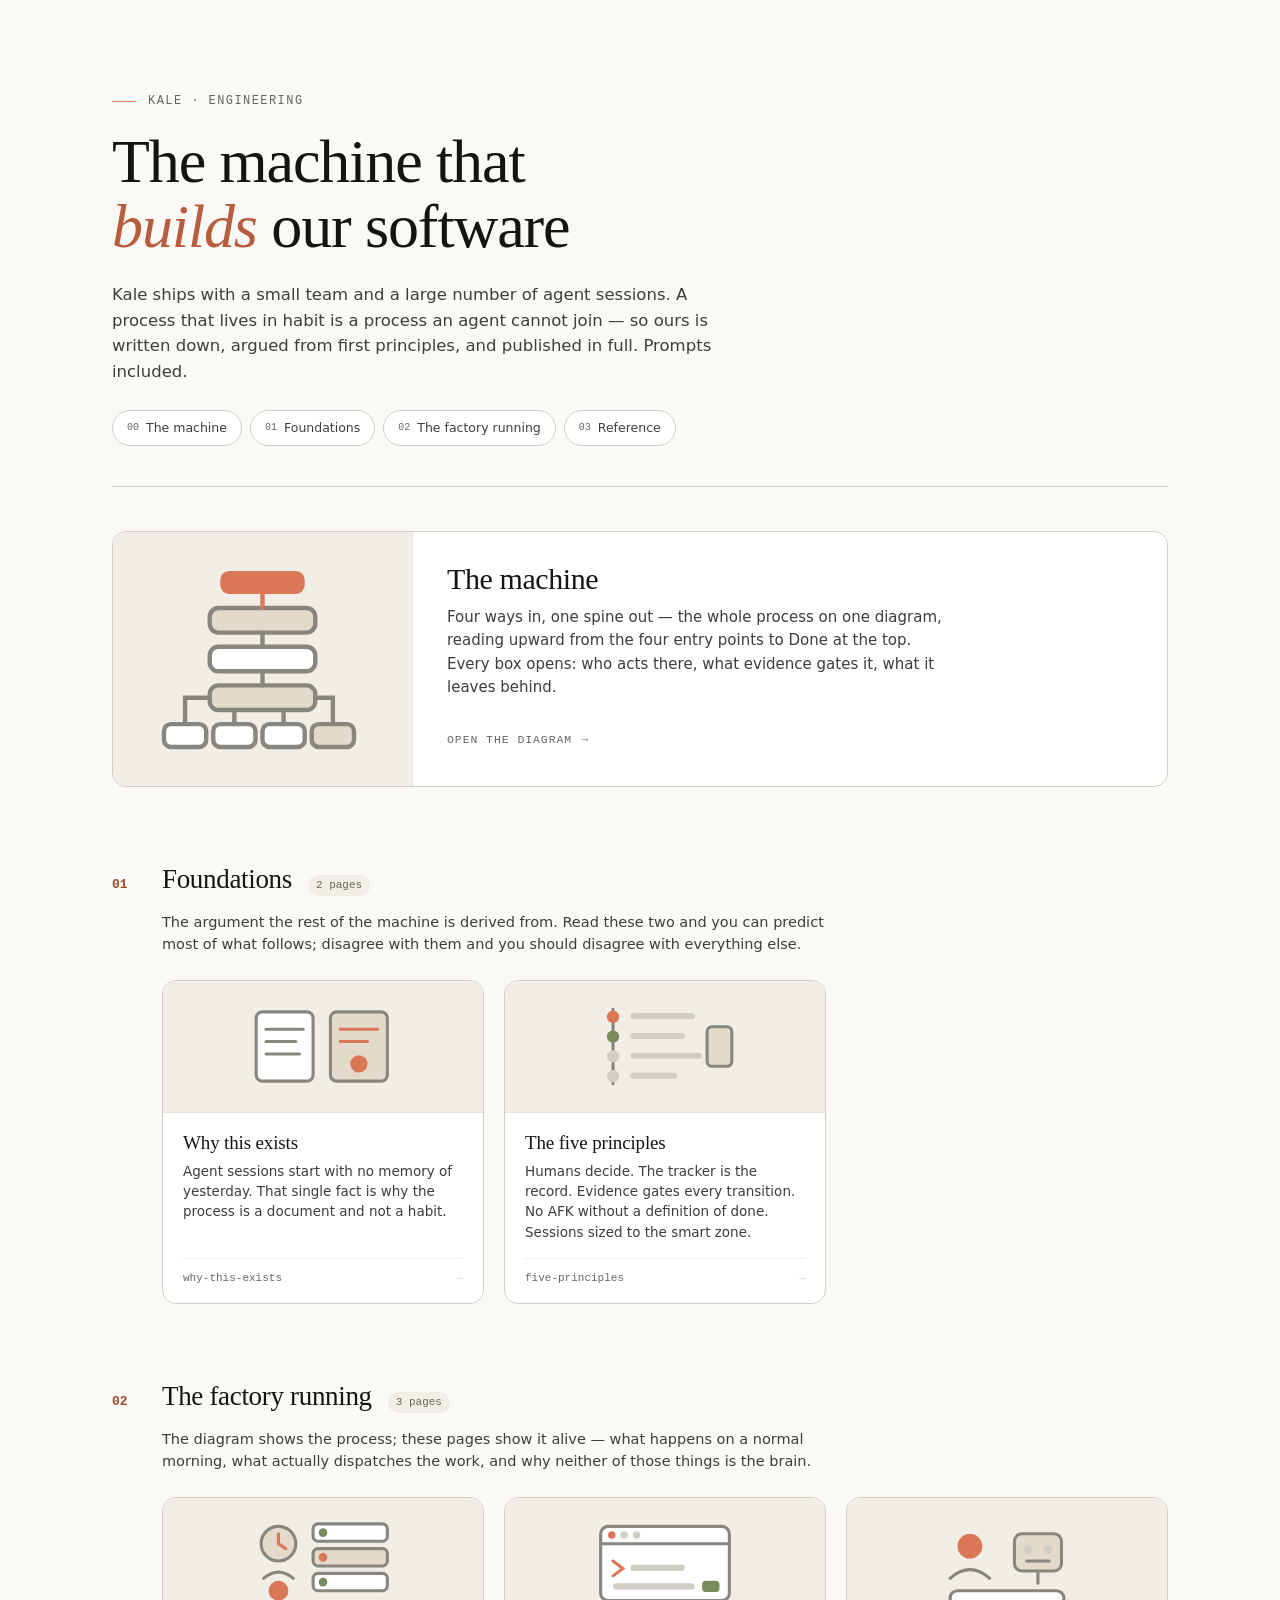
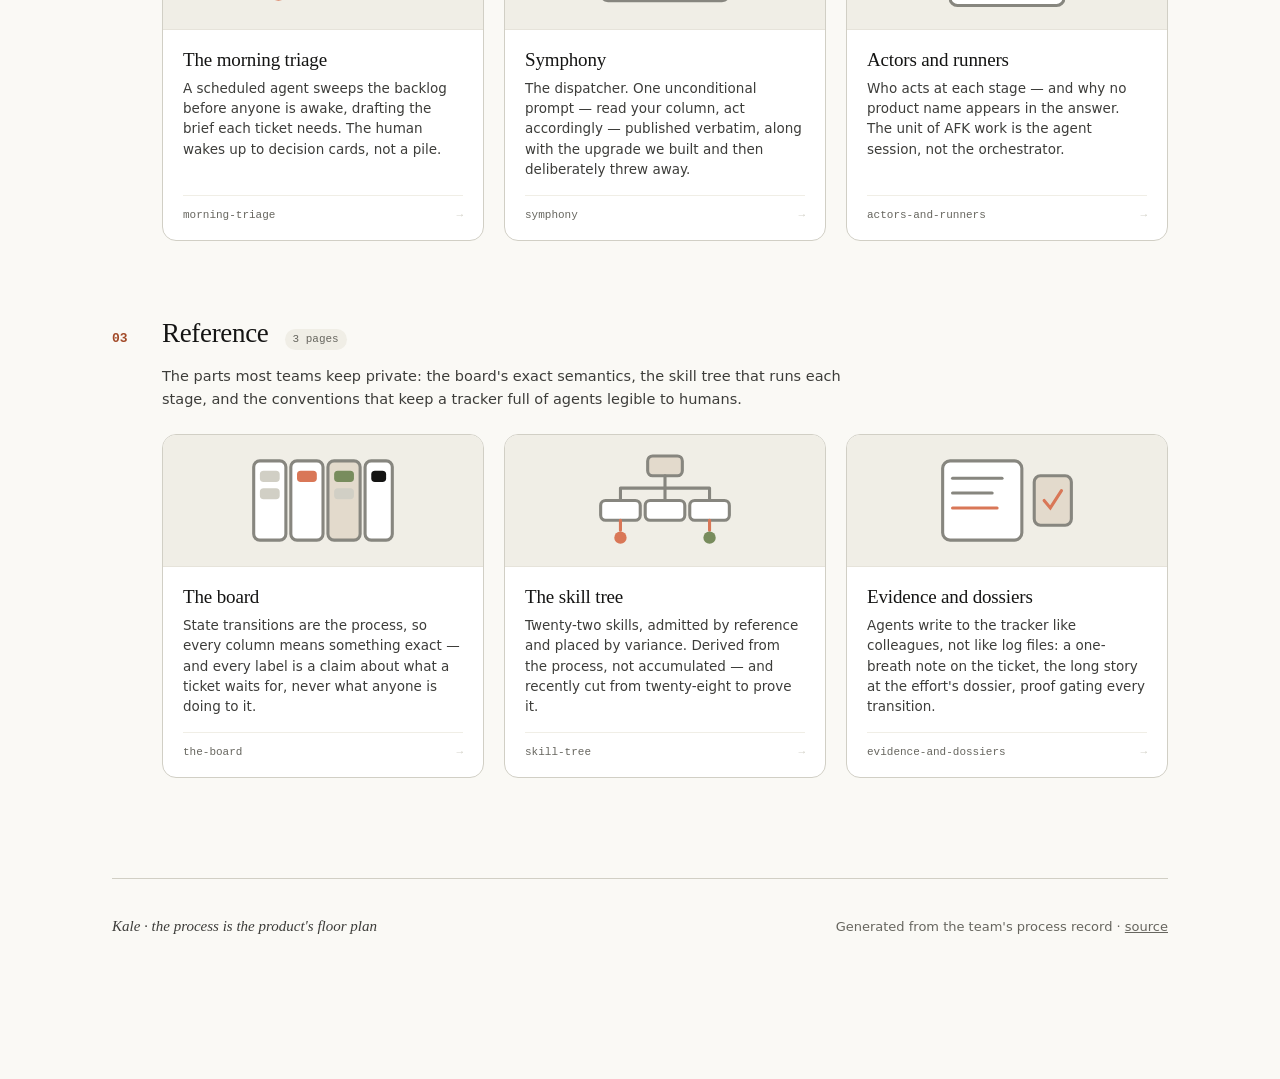
==== index.html @ c5526fbf "The Software Factory site Public site for factory.eatkale.ai: the machine diagram, foundations, the " ====
<!DOCTYPE html>
<html lang="en">
<head>
<meta charset="utf-8">
<meta name="viewport" content="width=device-width, initial-scale=1">
<title>The Software Factory — Kale</title>
<meta name="description" content="How Kale runs engineering with a small team and a large number of agent sessions — the whole process published in full, prompts included.">
<link rel="stylesheet" href="style.css">
</head>
<body>
<div class="wrap">

<header class="masthead">
  <p class="eyebrow">Kale · engineering</p>
  <h1>The machine that <em>builds</em> our software</h1>
  <p class="intro">Kale ships with a small team and a large number of agent sessions. A process
    that lives in habit is a process an agent cannot join — so ours is written down, argued from
    first principles, and published in full. Prompts included.</p>
  <nav class="toc">
    <a href="machine.html"><span class="n">00</span> The machine</a>
    <a href="#foundations"><span class="n">01</span> Foundations</a>
    <a href="#running"><span class="n">02</span> The factory running</a>
    <a href="#reference"><span class="n">03</span> Reference</a>
  </nav>
</header>

<div class="feature">
  <a class="feat" href="machine.html">
    <div class="fthumb"><svg viewBox="0 0 120 108" aria-hidden="true">
      <rect class="cl" x="36" y="4" width="48" height="13" rx="5"/>
      <rect class="oa" x="30" y="25" width="60" height="14" rx="5"/>
      <rect class="wh" x="30" y="47" width="60" height="14" rx="5"/>
      <rect class="oa" x="30" y="69" width="60" height="14" rx="5"/>
      <path class="lc" d="M60 25 L60 17"/>
      <path class="ln" d="M60 47 L60 39 M60 69 L60 61"/>
      <rect class="wh" x="4" y="91" width="24" height="13" rx="4"/>
      <rect class="wh" x="32" y="91" width="24" height="13" rx="4"/>
      <rect class="wh" x="60" y="91" width="24" height="13" rx="4"/>
      <rect class="oa" x="88" y="91" width="24" height="13" rx="4"/>
      <path class="ln" d="M16 91 L16 76 L30 76"/><path class="ln" d="M44 91 L44 83"/>
      <path class="ln" d="M72 91 L72 83"/><path class="ln" d="M100 91 L100 76 L90 76"/>
    </svg></div>
    <div class="fbody">
      <p class="ftitle">The machine</p>
      <p class="fdesc">Four ways in, one spine out — the whole process on one diagram, reading
        upward from the four entry points to Done at the top. Every box opens: who acts there,
        what evidence gates it, what it leaves behind.</p>
      <p class="fgo"><span>Open the diagram</span><span class="arrow">→</span></p>
    </div>
  </a>
</div>

<section id="foundations">
  <div class="sec-head"><span class="idx">01</span><h2>Foundations</h2><span class="count">2 pages</span></div>
  <p class="sec-intro">The argument the rest of the machine is derived from. Read these two and you
    can predict most of what follows; disagree with them and you should disagree with everything else.</p>
  <div class="grid">
    <a class="card" href="why.html">
      <div class="thumb"><svg viewBox="0 0 120 80" aria-hidden="true">
        <rect class="wh" x="6" y="12" width="46" height="56" rx="5"/>
        <rect class="oa" x="66" y="12" width="46" height="56" rx="5"/>
        <line class="ln" x1="14" y1="26" x2="44" y2="26"/><line class="ln" x1="14" y1="36" x2="38" y2="36"/>
        <line class="ln" x1="14" y1="46" x2="41" y2="46"/>
        <line class="lc" x1="74" y1="26" x2="104" y2="26"/><line class="lc" x1="74" y1="36" x2="96" y2="36"/>
        <circle class="cl" cx="89" cy="54" r="7"/>
      </svg></div>
      <div class="cbody"><div class="ctitle">Why this exists</div>
        <div class="cdesc">Agent sessions start with no memory of yesterday. That single fact is why the process is a document and not a habit.</div>
        <div class="cfile"><span>why-this-exists</span><span class="arrow">→</span></div></div>
    </a>
    <a class="card" href="principles.html">
      <div class="thumb"><svg viewBox="0 0 120 80" aria-hidden="true">
        <line class="ln" x1="18" y1="10" x2="18" y2="70"/>
        <circle class="cl" cx="18" cy="16" r="5"/><circle class="ol" cx="18" cy="32" r="5"/>
        <circle class="fl" cx="18" cy="48" r="5"/><circle class="fl" cx="18" cy="64" r="5"/>
        <rect class="fl" x="32" y="13" width="52" height="5" rx="2.5"/>
        <rect class="fl" x="32" y="29" width="44" height="5" rx="2.5"/>
        <rect class="fl" x="32" y="45" width="58" height="5" rx="2.5"/>
        <rect class="fl" x="32" y="61" width="38" height="5" rx="2.5"/>
        <rect class="oa" x="94" y="24" width="20" height="32" rx="4"/>
      </svg></div>
      <div class="cbody"><div class="ctitle">The five principles</div>
        <div class="cdesc">Humans decide. The tracker is the record. Evidence gates every transition. No AFK without a definition of done. Sessions sized to the smart zone.</div>
        <div class="cfile"><span>five-principles</span><span class="arrow">→</span></div></div>
    </a>
  </div>
</section>

<section id="running">
  <div class="sec-head"><span class="idx">02</span><h2>The factory running</h2><span class="count">3 pages</span></div>
  <p class="sec-intro">The diagram shows the process; these pages show it alive — what happens on a
    normal morning, what actually dispatches the work, and why neither of those things is the brain.</p>
  <div class="grid">
    <a class="card" href="morning-triage.html">
      <div class="thumb"><svg viewBox="0 0 120 80" aria-hidden="true">
        <circle class="oa" cx="24" cy="24" r="14"/>
        <path class="lc" d="M24 16 L24 24 L30 28"/>
        <rect class="wh" x="52" y="8" width="60" height="14" rx="4"/>
        <rect class="oa" x="52" y="28" width="60" height="14" rx="4"/>
        <rect class="wh" x="52" y="48" width="60" height="14" rx="4"/>
        <circle class="ol" cx="60" cy="15" r="3.5"/><circle class="cl" cx="60" cy="35" r="3.5"/>
        <circle class="ol" cx="60" cy="55" r="3.5"/>
        <path class="ln" d="M12 52 Q24 42 36 52"/><circle class="cl" cx="24" cy="62" r="8"/>
      </svg></div>
      <div class="cbody"><div class="ctitle">The morning triage</div>
        <div class="cdesc">A scheduled agent sweeps the backlog before anyone is awake, drafting the brief each ticket needs. The human wakes up to decision cards, not a pile.</div>
        <div class="cfile"><span>morning-triage</span><span class="arrow">→</span></div></div>
    </a>
    <a class="card" href="symphony.html">
      <div class="thumb"><svg viewBox="0 0 120 80" aria-hidden="true">
        <rect class="wh" x="8" y="10" width="104" height="60" rx="6"/>
        <line class="ln" x1="8" y1="24" x2="112" y2="24"/>
        <circle class="cl" cx="17" cy="17" r="3"/><circle class="fl" cx="27" cy="17" r="3"/><circle class="fl" cx="37" cy="17" r="3"/>
        <path class="lc" d="M18 38 L26 44 L18 50"/>
        <rect class="fl" x="32" y="41" width="44" height="5" rx="2.5"/>
        <rect class="fl" x="18" y="56" width="66" height="5" rx="2.5"/>
        <rect class="ol" x="90" y="54" width="14" height="9" rx="3"/>
      </svg></div>
      <div class="cbody"><div class="ctitle">Symphony</div>
        <div class="cdesc">The dispatcher. One unconditional prompt — read your column, act accordingly — published verbatim, along with the upgrade we built and then deliberately threw away.</div>
        <div class="cfile"><span>symphony</span><span class="arrow">→</span></div></div>
    </a>
    <a class="card" href="actors.html">
      <div class="thumb"><svg viewBox="0 0 120 80" aria-hidden="true">
        <circle class="cl" cx="30" cy="26" r="10"/><path class="ln" d="M14 52 Q30 38 46 52"/>
        <rect class="oa" x="66" y="16" width="38" height="30" rx="6"/>
        <circle class="fl" cx="77" cy="29" r="3.5"/><circle class="fl" cx="93" cy="29" r="3.5"/>
        <line class="ln" x1="76" y1="38" x2="94" y2="38"/>
        <line class="ln" x1="85" y1="46" x2="85" y2="56"/>
        <rect class="wh" x="14" y="62" width="92" height="12" rx="6"/>
      </svg></div>
      <div class="cbody"><div class="ctitle">Actors and runners</div>
        <div class="cdesc">Who acts at each stage — and why no product name appears in the answer. The unit of AFK work is the agent session, not the orchestrator.</div>
        <div class="cfile"><span>actors-and-runners</span><span class="arrow">→</span></div></div>
    </a>
  </div>
</section>

<section id="reference">
  <div class="sec-head"><span class="idx">03</span><h2>Reference</h2><span class="count">3 pages</span></div>
  <p class="sec-intro">The parts most teams keep private: the board's exact semantics, the skill tree
    that runs each stage, and the conventions that keep a tracker full of agents legible to humans.</p>
  <div class="grid">
    <a class="card" href="board.html">
      <div class="thumb"><svg viewBox="0 0 120 80" aria-hidden="true">
        <rect class="wh" x="4" y="8" width="26" height="64" rx="5"/><rect class="wh" x="34" y="8" width="26" height="64" rx="5"/>
        <rect class="oa" x="64" y="8" width="26" height="64" rx="5"/><rect class="wh" x="94" y="8" width="22" height="64" rx="5"/>
        <rect class="fl" x="9" y="16" width="16" height="9" rx="3"/><rect class="fl" x="9" y="30" width="16" height="9" rx="3"/>
        <rect class="cl" x="39" y="16" width="16" height="9" rx="3"/>
        <rect class="ol" x="69" y="16" width="16" height="9" rx="3"/><rect class="fl" x="69" y="30" width="16" height="9" rx="3"/>
        <rect class="sl" x="99" y="16" width="12" height="9" rx="3"/>
      </svg></div>
      <div class="cbody"><div class="ctitle">The board</div>
        <div class="cdesc">State transitions are the process, so every column means something exact — and every label is a claim about what a ticket waits for, never what anyone is doing to it.</div>
        <div class="cfile"><span>the-board</span><span class="arrow">→</span></div></div>
    </a>
    <a class="card" href="skill-tree.html">
      <div class="thumb"><svg viewBox="0 0 120 80" aria-hidden="true">
        <rect class="oa" x="46" y="4" width="28" height="16" rx="4"/>
        <path class="ln" d="M60 20 L60 30 M24 30 L96 30 M24 30 L24 40 M60 30 L60 40 M96 30 L96 40"/>
        <rect class="wh" x="8" y="40" width="32" height="16" rx="4"/>
        <rect class="wh" x="44" y="40" width="32" height="16" rx="4"/>
        <rect class="wh" x="80" y="40" width="32" height="16" rx="4"/>
        <path class="lc" d="M24 56 L24 64 M96 56 L96 64"/>
        <circle class="cl" cx="24" cy="70" r="5"/><circle class="ol" cx="96" cy="70" r="5"/>
      </svg></div>
      <div class="cbody"><div class="ctitle">The skill tree</div>
        <div class="cdesc">Twenty-two skills, admitted by reference and placed by variance. Derived from the process, not accumulated — and recently cut from twenty-eight to prove it.</div>
        <div class="cfile"><span>skill-tree</span><span class="arrow">→</span></div></div>
    </a>
    <a class="card" href="evidence.html">
      <div class="thumb"><svg viewBox="0 0 120 80" aria-hidden="true">
        <rect class="wh" x="8" y="8" width="64" height="64" rx="6"/>
        <line class="ln" x1="16" y1="22" x2="56" y2="22"/><line class="ln" x1="16" y1="34" x2="48" y2="34"/>
        <line class="lc" x1="16" y1="46" x2="52" y2="46"/>
        <rect class="oa" x="82" y="20" width="30" height="40" rx="5"/>
        <path class="lc" d="M90 40 L95 46 L104 32"/>
      </svg></div>
      <div class="cbody"><div class="ctitle">Evidence and dossiers</div>
        <div class="cdesc">Agents write to the tracker like colleagues, not like log files: a one-breath note on the ticket, the long story at the effort's dossier, proof gating every transition.</div>
        <div class="cfile"><span>evidence-and-dossiers</span><span class="arrow">→</span></div></div>
    </a>
  </div>
</section>

<footer>
  <span class="k">Kale · the process is the product's floor plan</span>
  <span>Generated from the team's process record · <a href="https://github.com/Kale-BI/software-factory">source</a></span>
</footer>
</div>
</body>
</html>
---- style.css ----
/* The Software Factory — visual vocabulary from the approved shape prototype.
   Borrowed from thariqs.github.io/html-effectiveness, with its two WCAG
   failures corrected: g500 draws lines only (3.15–3.65:1), text uses g600;
   clay as text uses clay-t (5.10–5.92:1). Clay = human, olive = agent. */
:root {
  --ivory:#FAF9F5; --paper:#FFFFFF; --slate:#141413;
  --clay:#D97757; --clay-d:#B85C3E; --oat:#E3DACC; --olive:#788C5D;
  --g100:#F0EEE6; --g200:#E6E3DA; --g300:#D1CFC5; --g500:#87867F; --g700:#3D3D3A;
  --g600:#67665F; --clay-t:#A24A28;
  --human-fill:#FBEAE3; --human-line:#E0A184; --human-ink:#A24A28;
  --agent-fill:#EDF1E5; --agent-line:#AFBE93; --agent-ink:#4C6135;
  --neutral-fill:#F0EEE6; --neutral-line:#D1CFC5; --neutral-ink:#5F5E57;
  --serif: ui-serif, Georgia, "Times New Roman", Times, serif;
  --sans: system-ui, -apple-system, "Segoe UI", Roboto, Helvetica, Arial, sans-serif;
  --mono: ui-monospace, "SF Mono", Menlo, Monaco, Consolas, monospace;
}
* { box-sizing: border-box; }
html { scroll-behavior: smooth; }
@media (prefers-reduced-motion:reduce){ html { scroll-behavior:auto; } }
body { margin:0; background:var(--ivory); color:var(--slate); font-family:var(--sans);
  line-height:1.55; -webkit-font-smoothing:antialiased; }
:focus-visible { outline:2px solid var(--clay); outline-offset:3px; }
.wrap { max-width:1120px; margin:0 auto; padding:0 32px 140px; }

header.masthead { padding:80px 0 40px; border-bottom:1.5px solid var(--g300); margin-bottom:12px; }
.eyebrow { font-family:var(--mono); font-size:12px; letter-spacing:.12em; text-transform:uppercase;
  color:var(--g600); margin-bottom:18px; display:flex; align-items:center; gap:12px; }
.eyebrow::before { content:""; width:24px; height:1.5px; background:var(--clay); }
h1 { font-family:var(--serif); font-weight:500; font-size:clamp(38px,5.4vw,62px); line-height:1.06;
  letter-spacing:-.018em; margin:0 0 8px; max-width:17ch; text-wrap:balance; }
h1 em { font-style:italic; color:var(--clay-d); }
.intro { font-size:16.5px; color:var(--g700); margin:22px 0 0; max-width:620px; }
nav.toc { display:flex; flex-wrap:wrap; gap:8px; padding:26px 0 0; }
nav.toc a { font-size:12.5px; padding:7px 14px; border:1.5px solid var(--g300); border-radius:999px;
  text-decoration:none; color:var(--g700); background:var(--paper); display:inline-flex;
  align-items:center; gap:7px; transition:border-color 120ms,color 120ms; cursor:pointer; }
nav.toc a .n { font-family:var(--mono); font-size:10px; color:var(--g600); }
nav.toc a:hover, nav.toc a:focus-visible { border-color:var(--slate); color:var(--slate); }
nav.toc a:hover .n { color:var(--clay-t); }

/* diagram */
.legend { display:flex; flex-wrap:wrap; gap:8px; margin:0 0 22px; padding:0; list-style:none; }
.legend li { display:flex; align-items:center; gap:8px; font-family:var(--mono); font-size:10.5px;
  letter-spacing:.08em; text-transform:uppercase; color:var(--g600);
  border:1.5px solid var(--g300); border-radius:999px; padding:5px 13px 5px 9px; background:var(--paper); }
.legend i { width:11px; height:11px; border-radius:3px; display:block; }
.sw-h { background:var(--human-fill); border:1.5px solid var(--human-line); }
.sw-a { background:var(--agent-fill); border:1.5px solid var(--agent-line); }
.sw-n { background:var(--neutral-fill); border:1.5px solid var(--neutral-line); }
.canvas { background:var(--paper); border:1.5px solid var(--g300); border-radius:14px;
  padding:26px clamp(10px,2vw,26px); overflow-x:auto; }
.canvas svg { display:block; margin:0 auto; min-width:660px; max-width:800px; width:100%; height:auto; }
.nd { cursor:pointer; }
.nd rect { transition:filter 140ms; }
.nd:hover rect, .nd:focus-visible rect { filter:brightness(.965); }
.nd:focus-visible { outline:none; }
.nd:focus-visible rect { stroke:var(--slate); stroke-width:3; }
.nd.sel rect { stroke-width:3; }
.nd .t { font:600 17px var(--sans); }
.nd .s { font:400 14px var(--sans); opacity:.82; }
.human rect { fill:var(--human-fill); stroke:var(--human-line); stroke-width:1.5; }
.human .t,.human .s { fill:var(--human-ink); }
.agent rect { fill:var(--agent-fill); stroke:var(--agent-line); stroke-width:1.5; }
.agent .t,.agent .s { fill:var(--agent-ink); }
.neutral rect { fill:var(--neutral-fill); stroke:var(--neutral-line); stroke-width:1.5; }
.neutral .t,.neutral .s { fill:var(--neutral-ink); }
.entry rect { fill:var(--paper); stroke:var(--g300); stroke-width:1.5; }
.entry .t { fill:var(--slate); }
.ed { stroke:#A8A69C; stroke-width:1.6; fill:none; stroke-linejoin:round; }
.edlabel { fill:var(--g600); font:400 14px var(--sans); }
.readnote { font-family:var(--mono); font-size:11px; letter-spacing:.09em; text-transform:uppercase;
  color:var(--g600); display:flex; align-items:center; gap:9px; margin:0 0 18px; }
.readnote::before { content:""; width:22px; height:1.5px; background:var(--oat); }

.detail { margin:20px 0 0; background:var(--paper); border:1.5px solid var(--g300);
  border-radius:14px; padding:22px 26px; }
.detail.is-human { background:#FEFAF8; border-color:var(--human-line); }
.detail.is-agent { background:#FAFCF7; border-color:var(--agent-line); }
.detail .kicker { font-family:var(--mono); font-size:10.5px; letter-spacing:.13em; text-transform:uppercase;
  color:var(--g600); margin:0 0 8px; }
.detail h3 { font-family:var(--serif); font-weight:500; font-size:25px; letter-spacing:-.012em; margin:0 0 10px; }
.detail p { font-size:14.5px; color:var(--g700); margin:0 0 18px; max-width:64ch; }
.detail dl { display:grid; gap:0; margin:0; }
.detail dl div { display:grid; grid-template-columns:96px 1fr; gap:16px; align-items:baseline;
  border-top:1px solid var(--g200); padding:9px 0; }
.detail dt { font-family:var(--mono); font-size:10px; letter-spacing:.11em; text-transform:uppercase; color:var(--g600); }
.detail dd { margin:0; font-size:14px; color:var(--g700); }
.pill { display:inline-block; padding:2px 10px; border-radius:999px; font-family:var(--mono);
  font-size:10px; letter-spacing:.07em; text-transform:uppercase; }
.pill.human { background:var(--human-fill); color:var(--human-ink); }
.pill.agent { background:var(--agent-fill); color:var(--agent-ink); }

/* gallery */
section { margin-top:72px; scroll-margin-top:28px; }
.sec-head { display:flex; align-items:baseline; gap:16px; margin-bottom:10px; }
.sec-head .idx { font-family:var(--mono); font-size:13px; color:var(--clay-t); font-weight:600; width:34px; flex-shrink:0; }
.sec-head h2 { font-family:var(--serif); font-weight:500; font-size:27px; margin:0; letter-spacing:-.012em; }
.sec-head .count { font-family:var(--mono); font-size:11px; color:var(--g600); background:var(--g100);
  padding:2px 8px; border-radius:999px; }
.sec-intro { font-size:14.5px; color:var(--g700); max-width:700px; margin:0 0 24px 50px; }
@media (max-width:640px){ .sec-intro{ margin-left:0; } }
.grid { display:grid; grid-template-columns:repeat(auto-fill,minmax(316px,1fr)); gap:20px; margin-left:50px; }
@media (max-width:640px){ .grid{ margin-left:0; } }
a.card { display:flex; flex-direction:column; background:var(--paper); border:1.5px solid var(--g300);
  border-radius:14px; text-decoration:none; color:inherit; overflow:hidden; cursor:pointer;
  transition:transform 150ms ease, box-shadow 150ms ease, border-color 150ms ease; }
a.card:hover, a.card:focus-visible { transform:translateY(-3px); box-shadow:0 10px 30px rgba(20,20,19,.10); border-color:var(--slate); }
a.card:focus-visible .thumb { background:var(--oat); }
@media (prefers-reduced-motion:reduce){ a.card, a.card:hover { transform:none; transition:none; } }
.thumb { height:132px; background:var(--g100); border-bottom:1.5px solid var(--g200); display:flex;
  align-items:center; justify-content:center; padding:16px; transition:background 150ms ease; }
a.card:hover .thumb { background:var(--oat); }
.thumb svg { width:100%; height:100%; overflow:visible; }
.thumb .fl, .fthumb .fl { fill:var(--g300); } .thumb .cl, .fthumb .cl { fill:var(--clay); } .thumb .ol, .fthumb .ol { fill:var(--olive); }
.thumb .oa, .fthumb .oa { fill:var(--oat); stroke:var(--g500); stroke-width:2.5; }
.thumb .sl, .fthumb .sl { fill:var(--slate); }
.thumb .wh, .fthumb .wh { fill:var(--paper); stroke:var(--g500); stroke-width:2.5; }
.thumb .ln, .fthumb .ln { stroke:var(--g500); stroke-width:2.5; fill:none; stroke-linecap:round; }
.thumb .lc, .fthumb .lc { stroke:var(--clay); stroke-width:2.5; fill:none; stroke-linecap:round; }
a.card:hover .thumb .fl { fill:var(--g500); }
a.card:hover .thumb .oa { fill:var(--paper); }
.cbody { padding:18px 20px 16px; display:flex; flex-direction:column; flex:1; }
.ctitle { font-family:var(--serif); font-size:19px; font-weight:500; line-height:1.22; color:var(--slate);
  margin-bottom:7px; letter-spacing:-.008em; }
.cdesc { font-size:13.5px; color:var(--g700); line-height:1.5; margin-bottom:16px; flex:1; }
.cfile { font-family:var(--mono); font-size:11px; color:var(--g600); border-top:1px solid var(--g100);
  padding-top:11px; display:flex; align-items:center; justify-content:space-between; }
.cfile .arrow { transition:transform 150ms ease; color:var(--g300); }
a.card:hover .cfile { color:var(--clay-t); }
a.card:hover .cfile .arrow { transform:translateX(3px); color:var(--clay-t); }

/* subpages */
.page-top { padding-top:56px; }
.back { display:inline-flex; align-items:center; gap:8px; font-family:var(--mono); font-size:11.5px;
  letter-spacing:.06em; text-transform:uppercase; color:var(--g600); text-decoration:none;
  border:1.5px solid var(--g300); border-radius:999px; padding:7px 15px; background:var(--paper);
  cursor:pointer; margin-bottom:34px; }
.back:hover, .back:focus-visible { border-color:var(--slate); color:var(--slate); }
.page h1 { font-size:clamp(32px,4.4vw,46px); }
.page .lede { font-size:17px; color:var(--g700); margin:20px 0 0; max-width:640px; }
.page .rule { height:1.5px; background:var(--g300); margin:40px 0 34px; }
.page h2 { font-family:var(--serif); font-weight:500; font-size:24px; letter-spacing:-.012em; margin:44px 0 12px; }
.page p, .page ul, .page ol { font-size:15.5px; color:var(--g700); max-width:66ch; margin:0 0 14px; }
.page li { margin-bottom:6px; }
.page code { font-family:var(--mono); font-size:.86em; background:var(--g100); padding:2px 6px; border-radius:5px; color:var(--g700); }
.page pre { background:var(--slate); color:#EDECE6; border-radius:14px; padding:24px 26px; overflow-x:auto;
  font-family:var(--mono); font-size:13px; line-height:1.65; margin:22px 0; }
.page pre code { background:none; padding:0; color:inherit; font-size:inherit; }
.tablewrap { overflow-x:auto; border:1.5px solid var(--g300); border-radius:14px; margin:22px 0; background:var(--paper); }
table { border-collapse:collapse; width:100%; font-size:14px; min-width:34rem; }
th { text-align:left; font-family:var(--mono); font-size:10px; letter-spacing:.11em; text-transform:uppercase;
  color:var(--g600); padding:13px 18px; background:var(--g100); border-bottom:1.5px solid var(--g200); }
td { padding:12px 18px; border-bottom:1px solid var(--g200); vertical-align:top; color:var(--g700); }
td b { color:var(--slate); }
tr:last-child td { border-bottom:0; }
.callout { background:var(--paper); border:1.5px solid var(--oat);
  border-radius:14px; padding:18px 22px; margin:26px 0; font-size:14.5px; color:var(--g700); max-width:70ch; }
.callout b { color:var(--clay-t); }
.prin { margin:22px 0; max-width:74ch; }
.prin > div { display:grid; grid-template-columns:38px 1fr; gap:14px; padding:16px 0; border-bottom:1px solid var(--g200); }
.prin .n { font-family:var(--mono); font-size:12px; color:var(--clay-t); font-weight:600; }
.prin b { font-family:var(--serif); font-weight:500; font-size:18px; display:block; margin-bottom:3px; color:var(--slate); }
.prin span.d { font-size:14.5px; color:var(--g700); }
footer { margin-top:100px; border-top:1.5px solid var(--g300); padding-top:36px; display:flex;
  justify-content:space-between; align-items:baseline; gap:20px; flex-wrap:wrap; font-size:13px; color:var(--g600); }
footer .k { font-family:var(--serif); font-style:italic; color:var(--g700); font-size:15px; }
footer a { color:var(--g600); }

/* feature card */
.feature { margin-top:44px; }
a.feat { display:grid; grid-template-columns:300px 1fr; gap:0; background:var(--paper);
  border:1.5px solid var(--g300); border-radius:14px; overflow:hidden; text-decoration:none;
  color:inherit; cursor:pointer;
  transition:transform 150ms ease, box-shadow 150ms ease, border-color 150ms ease; }
a.feat:hover, a.feat:focus-visible { transform:translateY(-3px);
  box-shadow:0 10px 30px rgba(20,20,19,.10); border-color:var(--slate); }
@media (prefers-reduced-motion:reduce){ a.feat, a.feat:hover, a.feat:focus-visible { transform:none; transition:none; } }
@media (max-width:720px){ a.feat { grid-template-columns:1fr; } }
.feat .fthumb { background:var(--g100); border-right:1.5px solid var(--g200); padding:26px 30px;
  display:flex; align-items:center; justify-content:center; transition:background 150ms ease; }
@media (max-width:720px){ .feat .fthumb { border-right:0; border-bottom:1.5px solid var(--g200); } }
a.feat:hover .fthumb, a.feat:focus-visible .fthumb { background:var(--oat); }
.feat .fthumb svg { width:100%; height:auto; max-height:190px; overflow:visible; }
.feat .fbody { padding:30px 34px 26px; display:flex; flex-direction:column; justify-content:center; }
.feat .ftitle { font-family:var(--serif); font-weight:500; font-size:30px; line-height:1.15;
  letter-spacing:-.014em; margin:0 0 10px; }
.feat .fdesc { font-size:15px; color:var(--g700); margin:0 0 20px; max-width:52ch; }
.feat .fgo { font-family:var(--mono); font-size:11.5px; letter-spacing:.08em; text-transform:uppercase;
  color:var(--g600); display:flex; align-items:center; gap:9px; }
a.feat:hover .fgo, a.feat:focus-visible .fgo { color:var(--clay-t); }
.feat .fgo .arrow { transition:transform 150ms ease; }
a.feat:hover .fgo .arrow { transform:translateX(3px); }
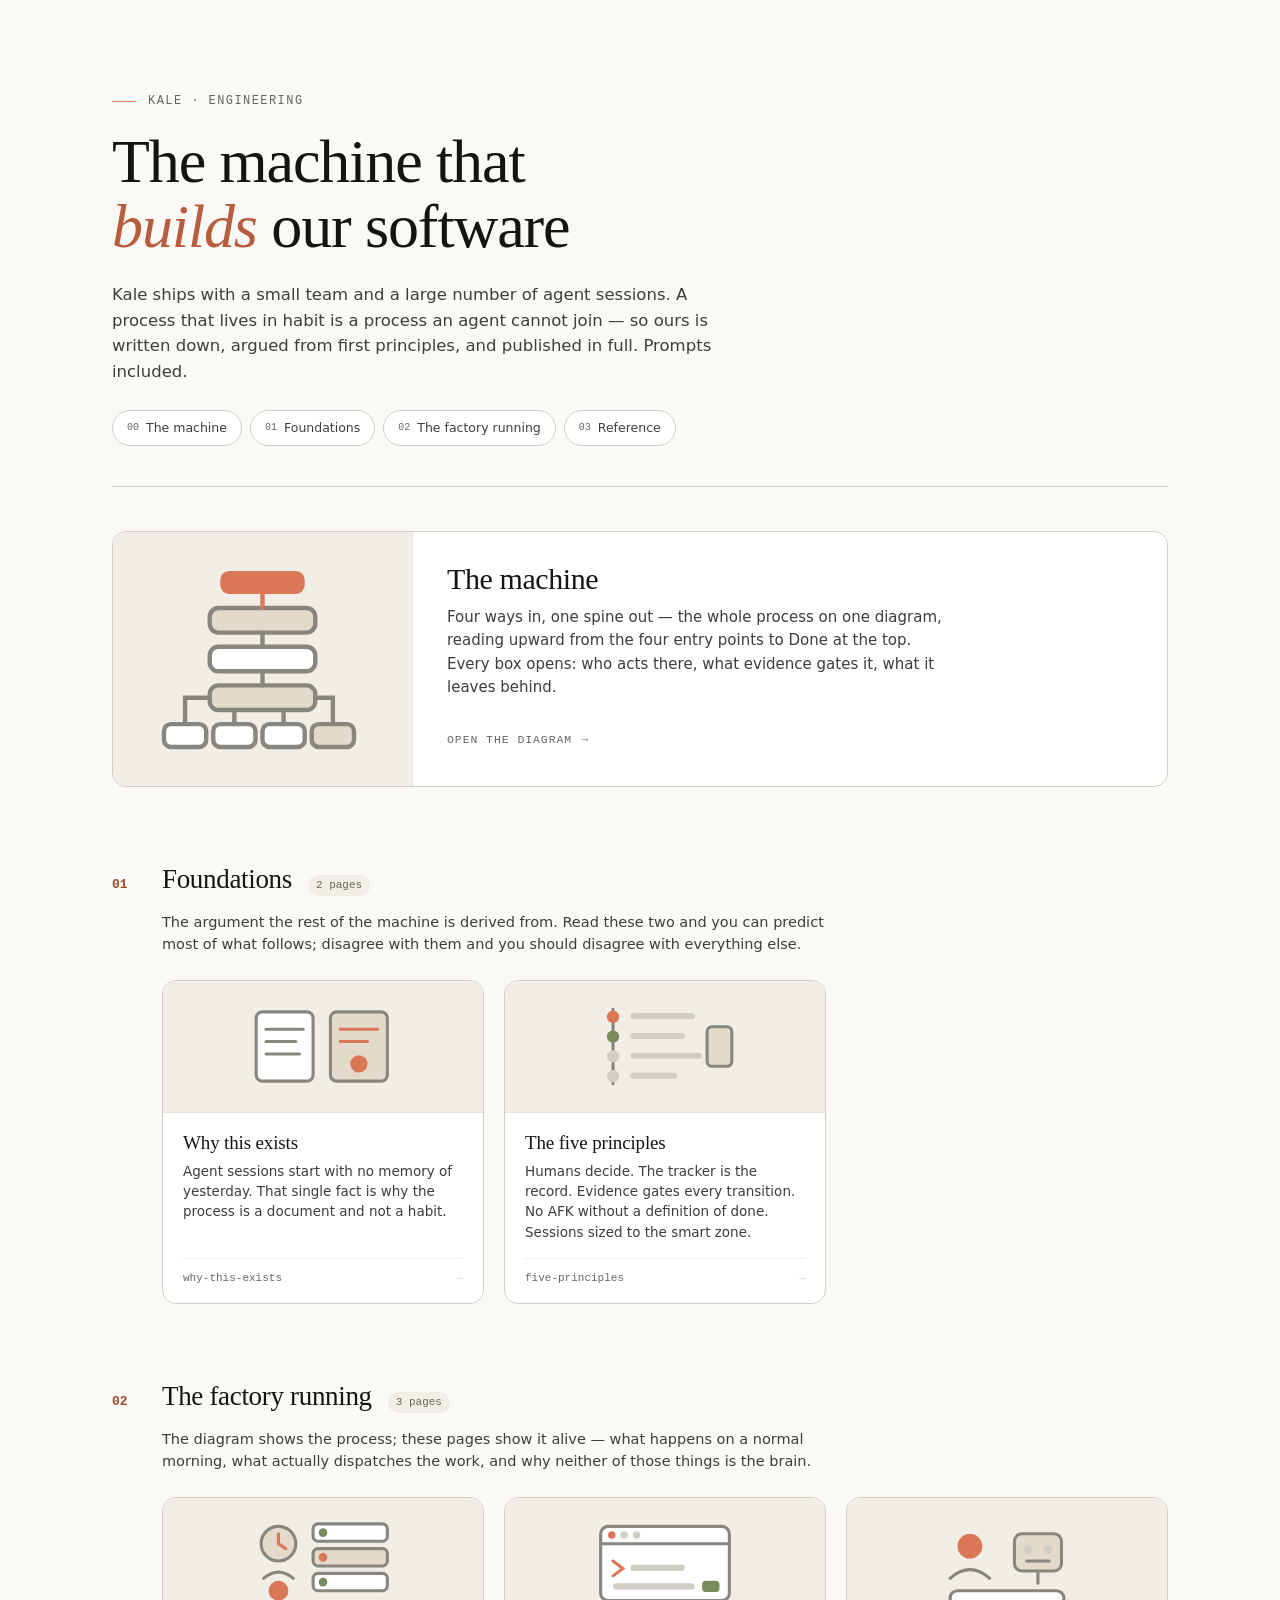
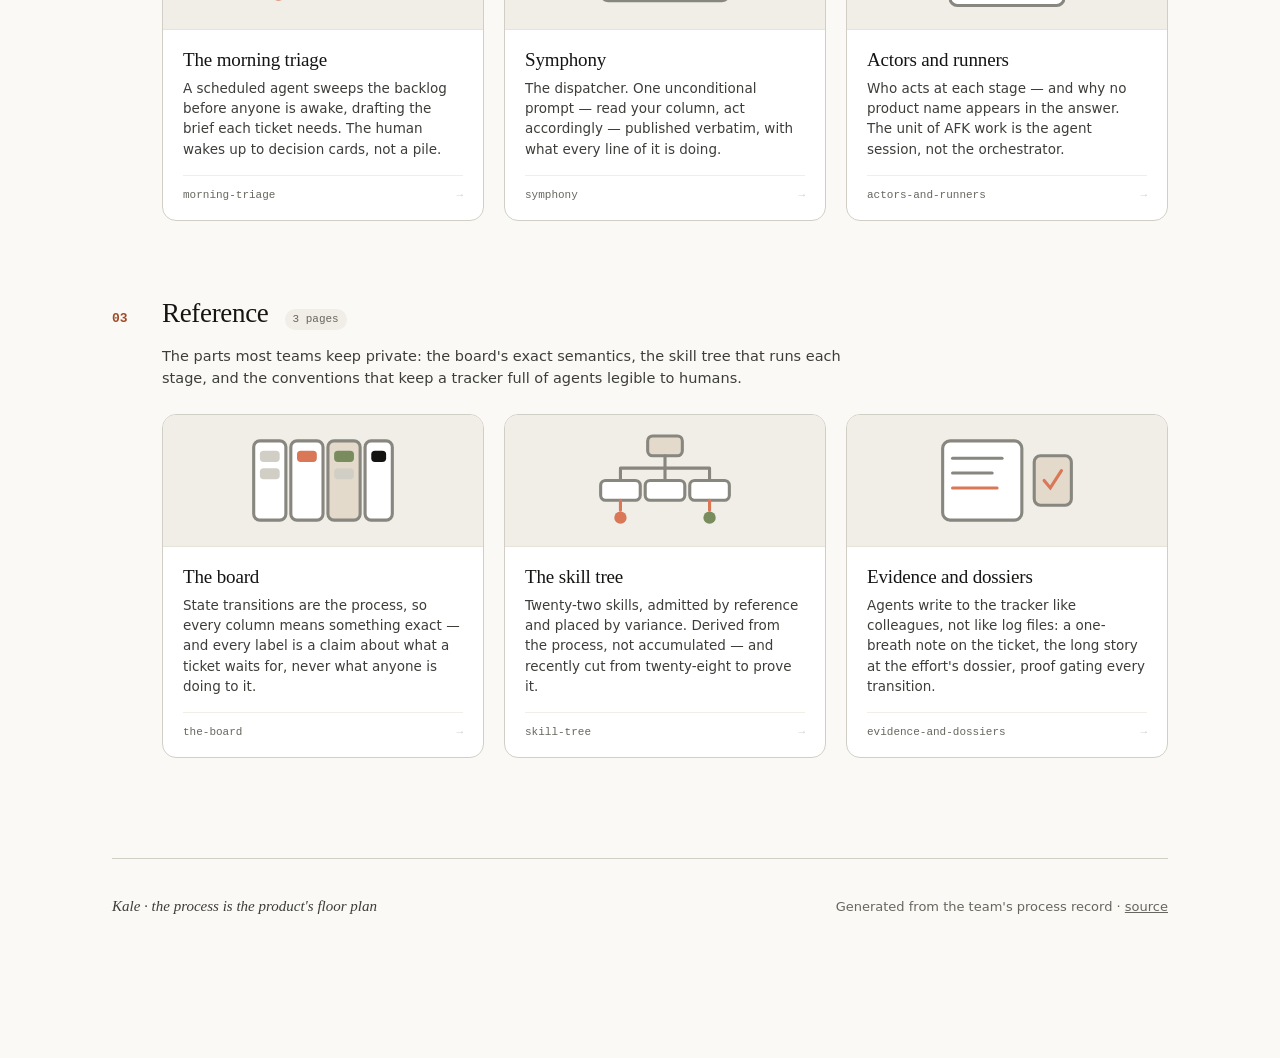
==== commit 3739ca17: "Self-containment pass, social embeds Cut insider references a stranger can't follow (the reverted ju" ====
--- a/index.html
+++ b/index.html
@@ -5,6 +5,16 @@
 <meta name="viewport" content="width=device-width, initial-scale=1">
 <title>The Software Factory — Kale</title>
 <meta name="description" content="How Kale runs engineering with a small team and a large number of agent sessions — the whole process published in full, prompts included.">
+<link rel="icon" type="image/svg+xml" href="favicon.svg">
+<meta property="og:type" content="website">
+<meta property="og:site_name" content="The Software Factory">
+<meta property="og:title" content="The Software Factory — Kale">
+<meta property="og:description" content="How Kale runs engineering with a small team and a large number of agent sessions — the whole process published in full, prompts included.">
+<meta property="og:url" content="https://factory.eatkale.ai/">
+<meta property="og:image" content="https://factory.eatkale.ai/og.png">
+<meta property="og:image:width" content="1200">
+<meta property="og:image:height" content="630">
+<meta name="twitter:card" content="summary_large_image">
 <link rel="stylesheet" href="style.css">
 </head>
 <body>
@@ -117,7 +127,7 @@
         <rect class="ol" x="90" y="54" width="14" height="9" rx="3"/>
       </svg></div>
       <div class="cbody"><div class="ctitle">Symphony</div>
-        <div class="cdesc">The dispatcher. One unconditional prompt — read your column, act accordingly — published verbatim, along with the upgrade we built and then deliberately threw away.</div>
+        <div class="cdesc">The dispatcher. One unconditional prompt — read your column, act accordingly — published verbatim, with what every line of it is doing.</div>
         <div class="cfile"><span>symphony</span><span class="arrow">→</span></div></div>
     </a>
     <a class="card" href="actors.html">
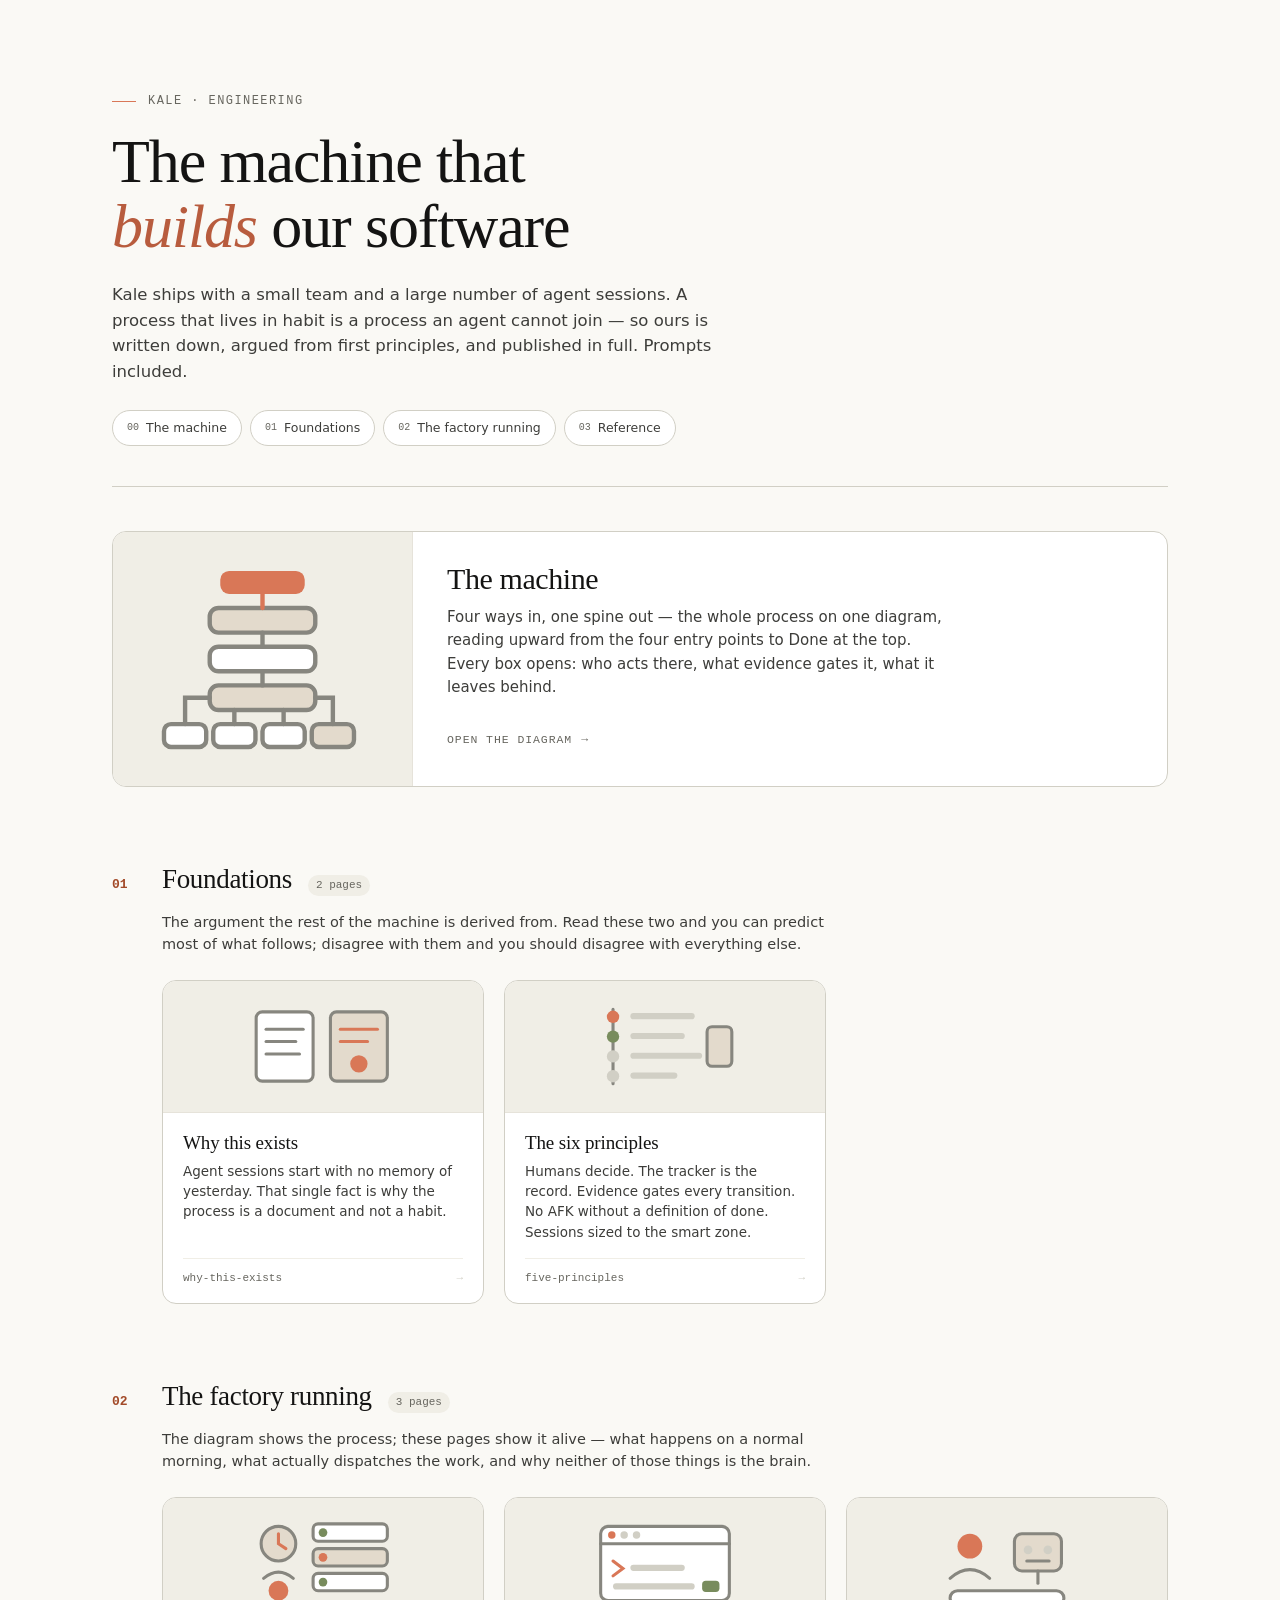
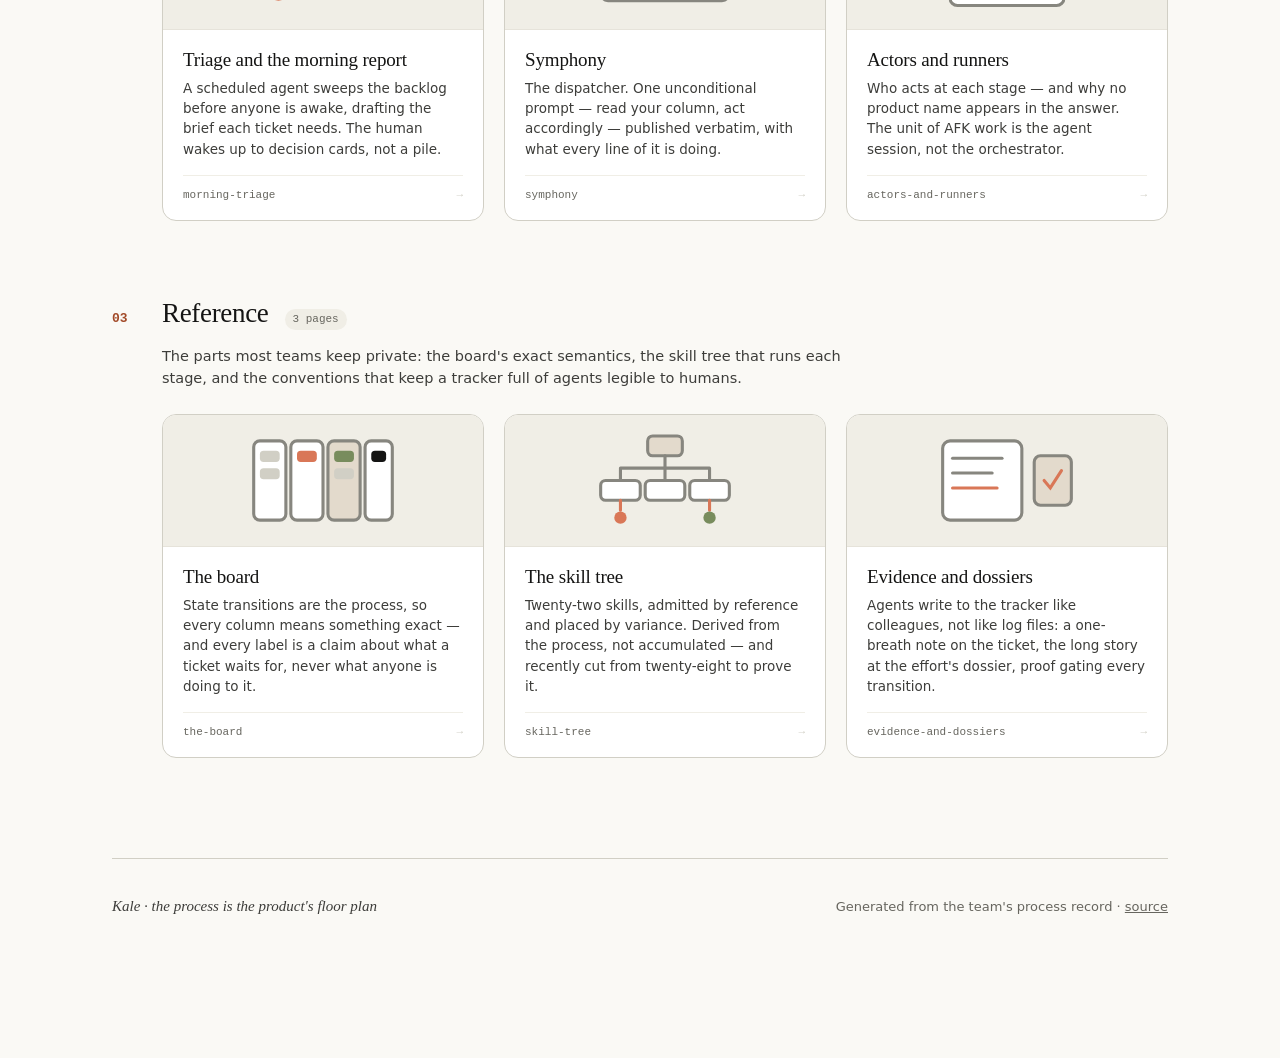
==== commit 49181cb8: "VETTA-1180: triage under Symphony, routes as columns, the morning report morning-triage.html becomes" ====
--- a/index.html
+++ b/index.html
@@ -89,7 +89,7 @@
         <rect class="fl" x="32" y="61" width="38" height="5" rx="2.5"/>
         <rect class="oa" x="94" y="24" width="20" height="32" rx="4"/>
       </svg></div>
-      <div class="cbody"><div class="ctitle">The five principles</div>
+      <div class="cbody"><div class="ctitle">The six principles</div>
         <div class="cdesc">Humans decide. The tracker is the record. Evidence gates every transition. No AFK without a definition of done. Sessions sized to the smart zone.</div>
         <div class="cfile"><span>five-principles</span><span class="arrow">→</span></div></div>
     </a>
@@ -112,7 +112,7 @@
         <circle class="ol" cx="60" cy="55" r="3.5"/>
         <path class="ln" d="M12 52 Q24 42 36 52"/><circle class="cl" cx="24" cy="62" r="8"/>
       </svg></div>
-      <div class="cbody"><div class="ctitle">The morning triage</div>
+      <div class="cbody"><div class="ctitle">Triage and the morning report</div>
         <div class="cdesc">A scheduled agent sweeps the backlog before anyone is awake, drafting the brief each ticket needs. The human wakes up to decision cards, not a pile.</div>
         <div class="cfile"><span>morning-triage</span><span class="arrow">→</span></div></div>
     </a>
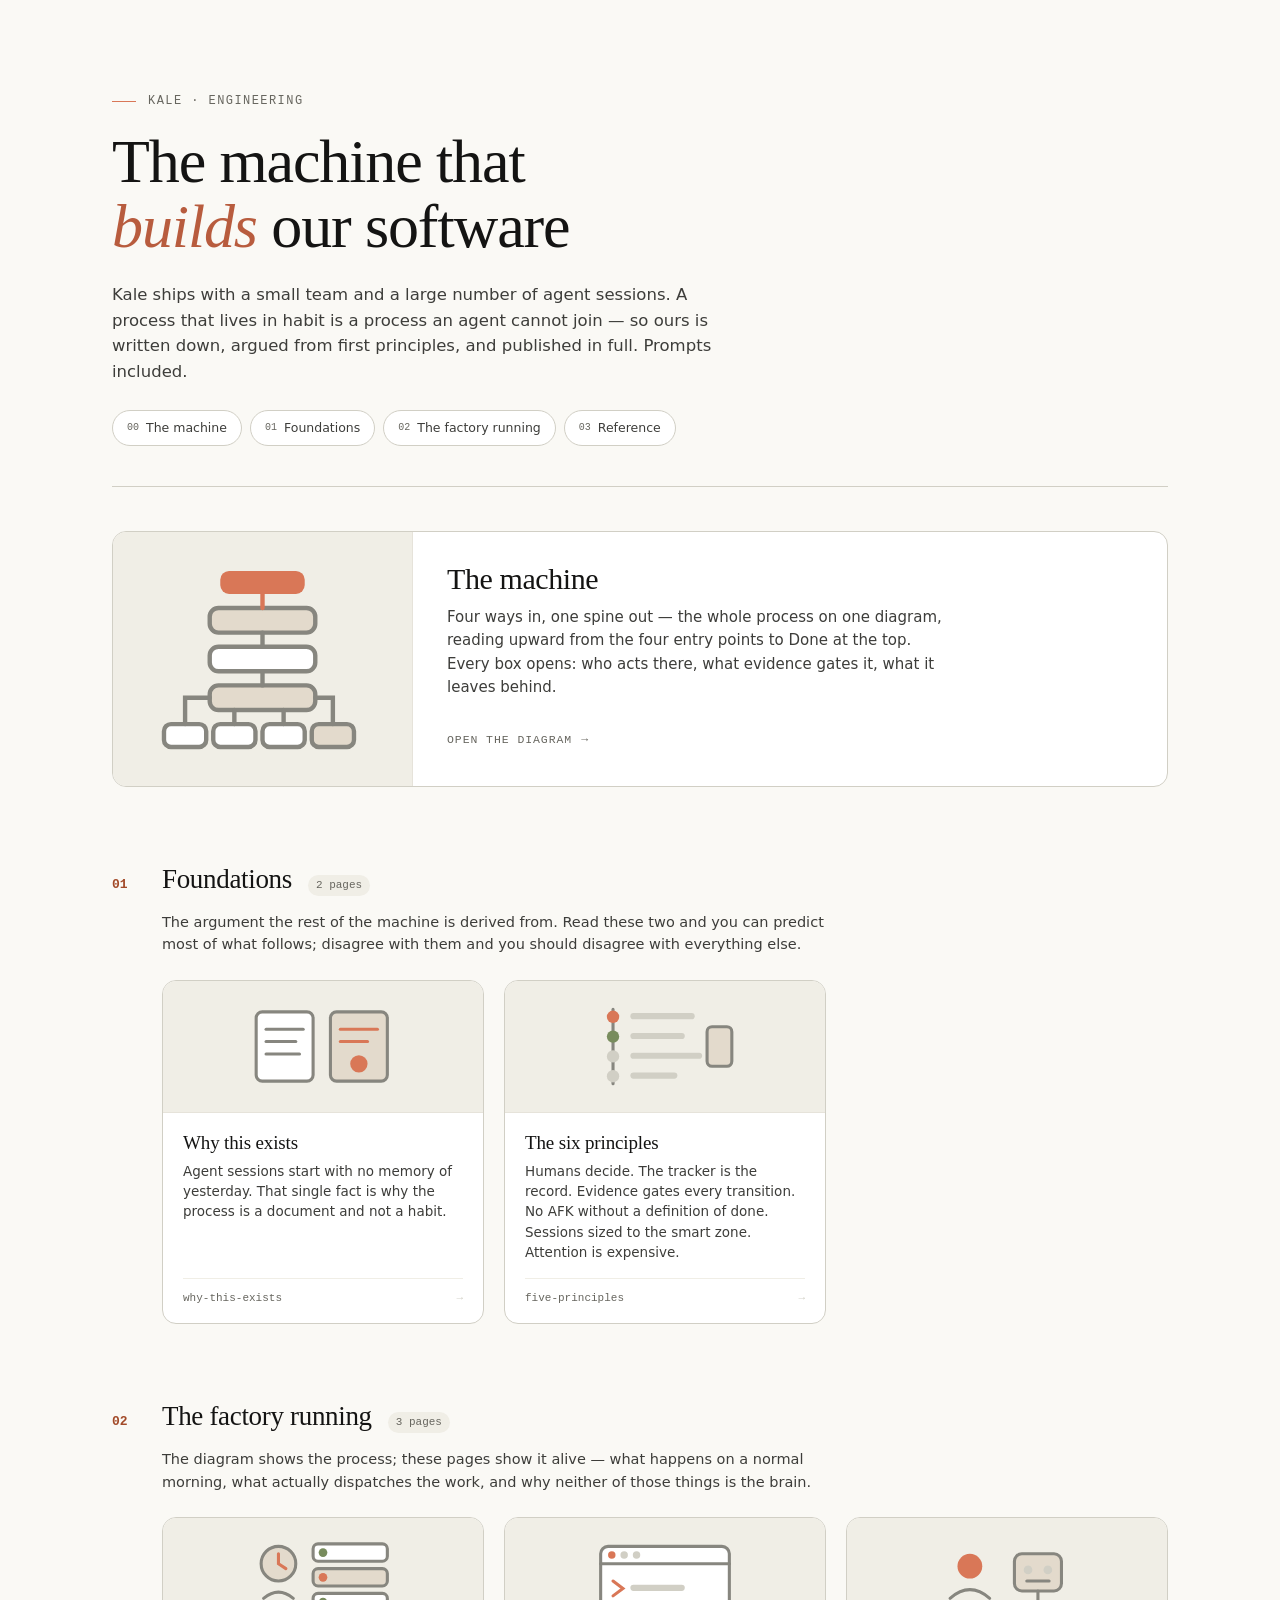
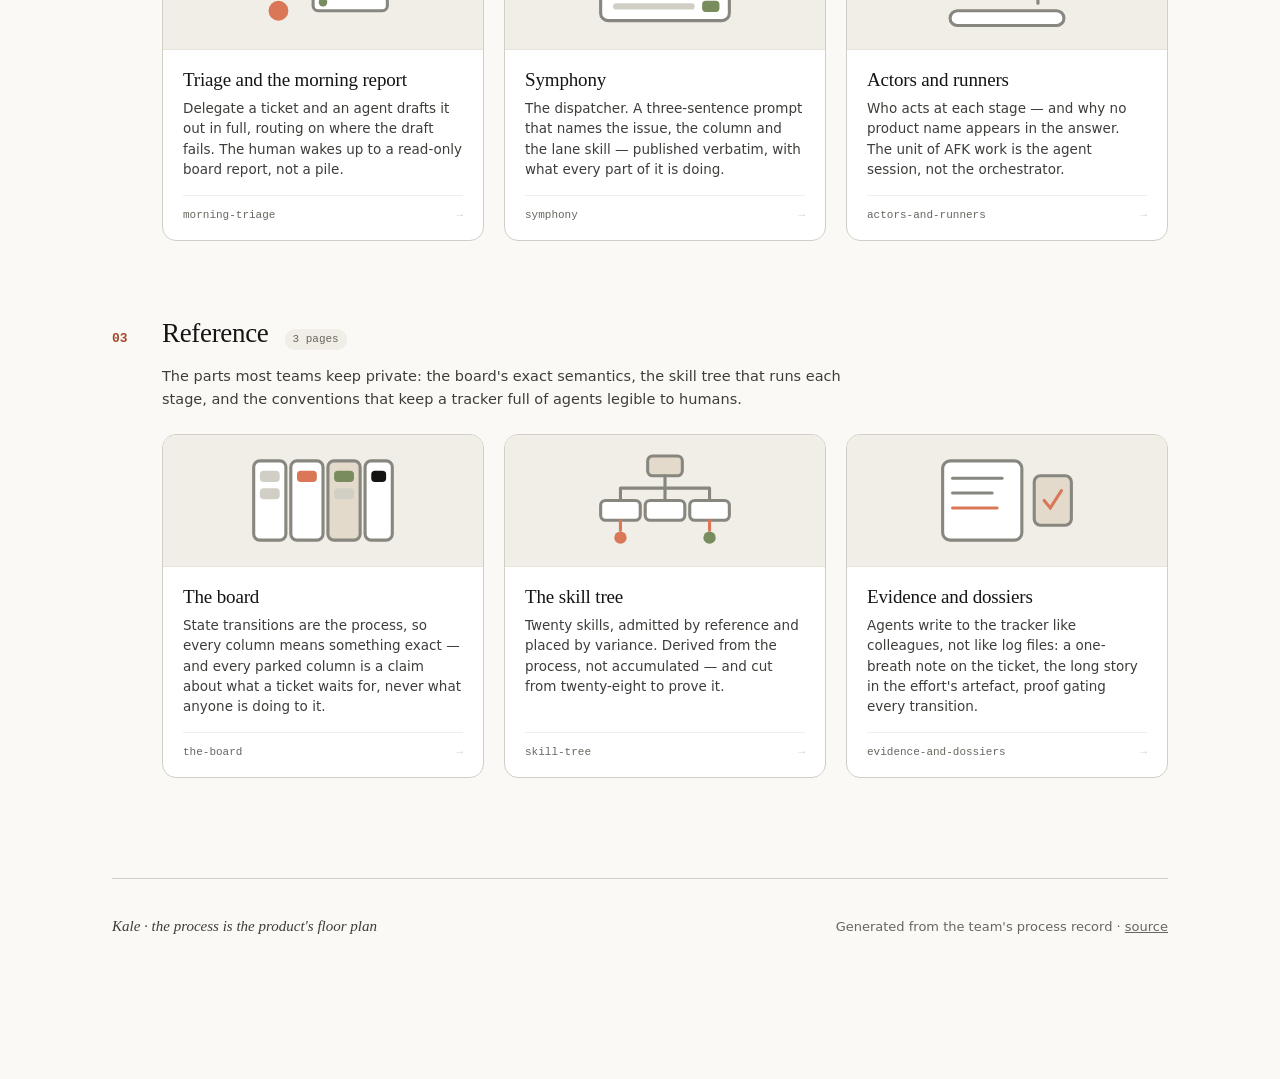
==== commit 070400bf: "The site restates skillset v4 and the one-line Symphony prompt Skillset v4 deleted brief, evidence a" ====
--- a/index.html
+++ b/index.html
@@ -90,7 +90,7 @@
         <rect class="oa" x="94" y="24" width="20" height="32" rx="4"/>
       </svg></div>
       <div class="cbody"><div class="ctitle">The six principles</div>
-        <div class="cdesc">Humans decide. The tracker is the record. Evidence gates every transition. No AFK without a definition of done. Sessions sized to the smart zone.</div>
+        <div class="cdesc">Humans decide. The tracker is the record. Evidence gates every transition. No AFK without a definition of done. Sessions sized to the smart zone. Attention is expensive.</div>
         <div class="cfile"><span>five-principles</span><span class="arrow">→</span></div></div>
     </a>
   </div>
@@ -113,7 +113,7 @@
         <path class="ln" d="M12 52 Q24 42 36 52"/><circle class="cl" cx="24" cy="62" r="8"/>
       </svg></div>
       <div class="cbody"><div class="ctitle">Triage and the morning report</div>
-        <div class="cdesc">A scheduled agent sweeps the backlog before anyone is awake, drafting the brief each ticket needs. The human wakes up to decision cards, not a pile.</div>
+        <div class="cdesc">Delegate a ticket and an agent drafts it out in full, routing on where the draft fails. The human wakes up to a read-only board report, not a pile.</div>
         <div class="cfile"><span>morning-triage</span><span class="arrow">→</span></div></div>
     </a>
     <a class="card" href="symphony.html">
@@ -127,7 +127,7 @@
         <rect class="ol" x="90" y="54" width="14" height="9" rx="3"/>
       </svg></div>
       <div class="cbody"><div class="ctitle">Symphony</div>
-        <div class="cdesc">The dispatcher. One unconditional prompt — read your column, act accordingly — published verbatim, with what every line of it is doing.</div>
+        <div class="cdesc">The dispatcher. A three-sentence prompt that names the issue, the column and the lane skill — published verbatim, with what every part of it is doing.</div>
         <div class="cfile"><span>symphony</span><span class="arrow">→</span></div></div>
     </a>
     <a class="card" href="actors.html">
@@ -161,7 +161,7 @@
         <rect class="sl" x="99" y="16" width="12" height="9" rx="3"/>
       </svg></div>
       <div class="cbody"><div class="ctitle">The board</div>
-        <div class="cdesc">State transitions are the process, so every column means something exact — and every label is a claim about what a ticket waits for, never what anyone is doing to it.</div>
+        <div class="cdesc">State transitions are the process, so every column means something exact — and every parked column is a claim about what a ticket waits for, never what anyone is doing to it.</div>
         <div class="cfile"><span>the-board</span><span class="arrow">→</span></div></div>
     </a>
     <a class="card" href="skill-tree.html">
@@ -175,7 +175,7 @@
         <circle class="cl" cx="24" cy="70" r="5"/><circle class="ol" cx="96" cy="70" r="5"/>
       </svg></div>
       <div class="cbody"><div class="ctitle">The skill tree</div>
-        <div class="cdesc">Twenty-two skills, admitted by reference and placed by variance. Derived from the process, not accumulated — and recently cut from twenty-eight to prove it.</div>
+        <div class="cdesc">Twenty skills, admitted by reference and placed by variance. Derived from the process, not accumulated — and cut from twenty-eight to prove it.</div>
         <div class="cfile"><span>skill-tree</span><span class="arrow">→</span></div></div>
     </a>
     <a class="card" href="evidence.html">
@@ -187,7 +187,7 @@
         <path class="lc" d="M90 40 L95 46 L104 32"/>
       </svg></div>
       <div class="cbody"><div class="ctitle">Evidence and dossiers</div>
-        <div class="cdesc">Agents write to the tracker like colleagues, not like log files: a one-breath note on the ticket, the long story at the effort's dossier, proof gating every transition.</div>
+        <div class="cdesc">Agents write to the tracker like colleagues, not like log files: a one-breath note on the ticket, the long story in the effort's artefact, proof gating every transition.</div>
         <div class="cfile"><span>evidence-and-dossiers</span><span class="arrow">→</span></div></div>
     </a>
   </div>
--- a/style.css
+++ b/style.css
@@ -144,7 +144,7 @@
 .page li { margin-bottom:6px; }
 .page code { font-family:var(--mono); font-size:.86em; background:var(--g100); padding:2px 6px; border-radius:5px; color:var(--g700); }
 .page pre { background:var(--slate); color:#EDECE6; border-radius:14px; padding:24px 26px; overflow-x:auto;
-  font-family:var(--mono); font-size:13px; line-height:1.65; margin:22px 0; }
+  font-family:var(--mono); font-size:13px; line-height:1.65; margin:22px 0; white-space:pre-wrap; }
 .page pre code { background:none; padding:0; color:inherit; font-size:inherit; }
 .tablewrap { overflow-x:auto; border:1.5px solid var(--g300); border-radius:14px; margin:22px 0; background:var(--paper); }
 table { border-collapse:collapse; width:100%; font-size:14px; min-width:34rem; }
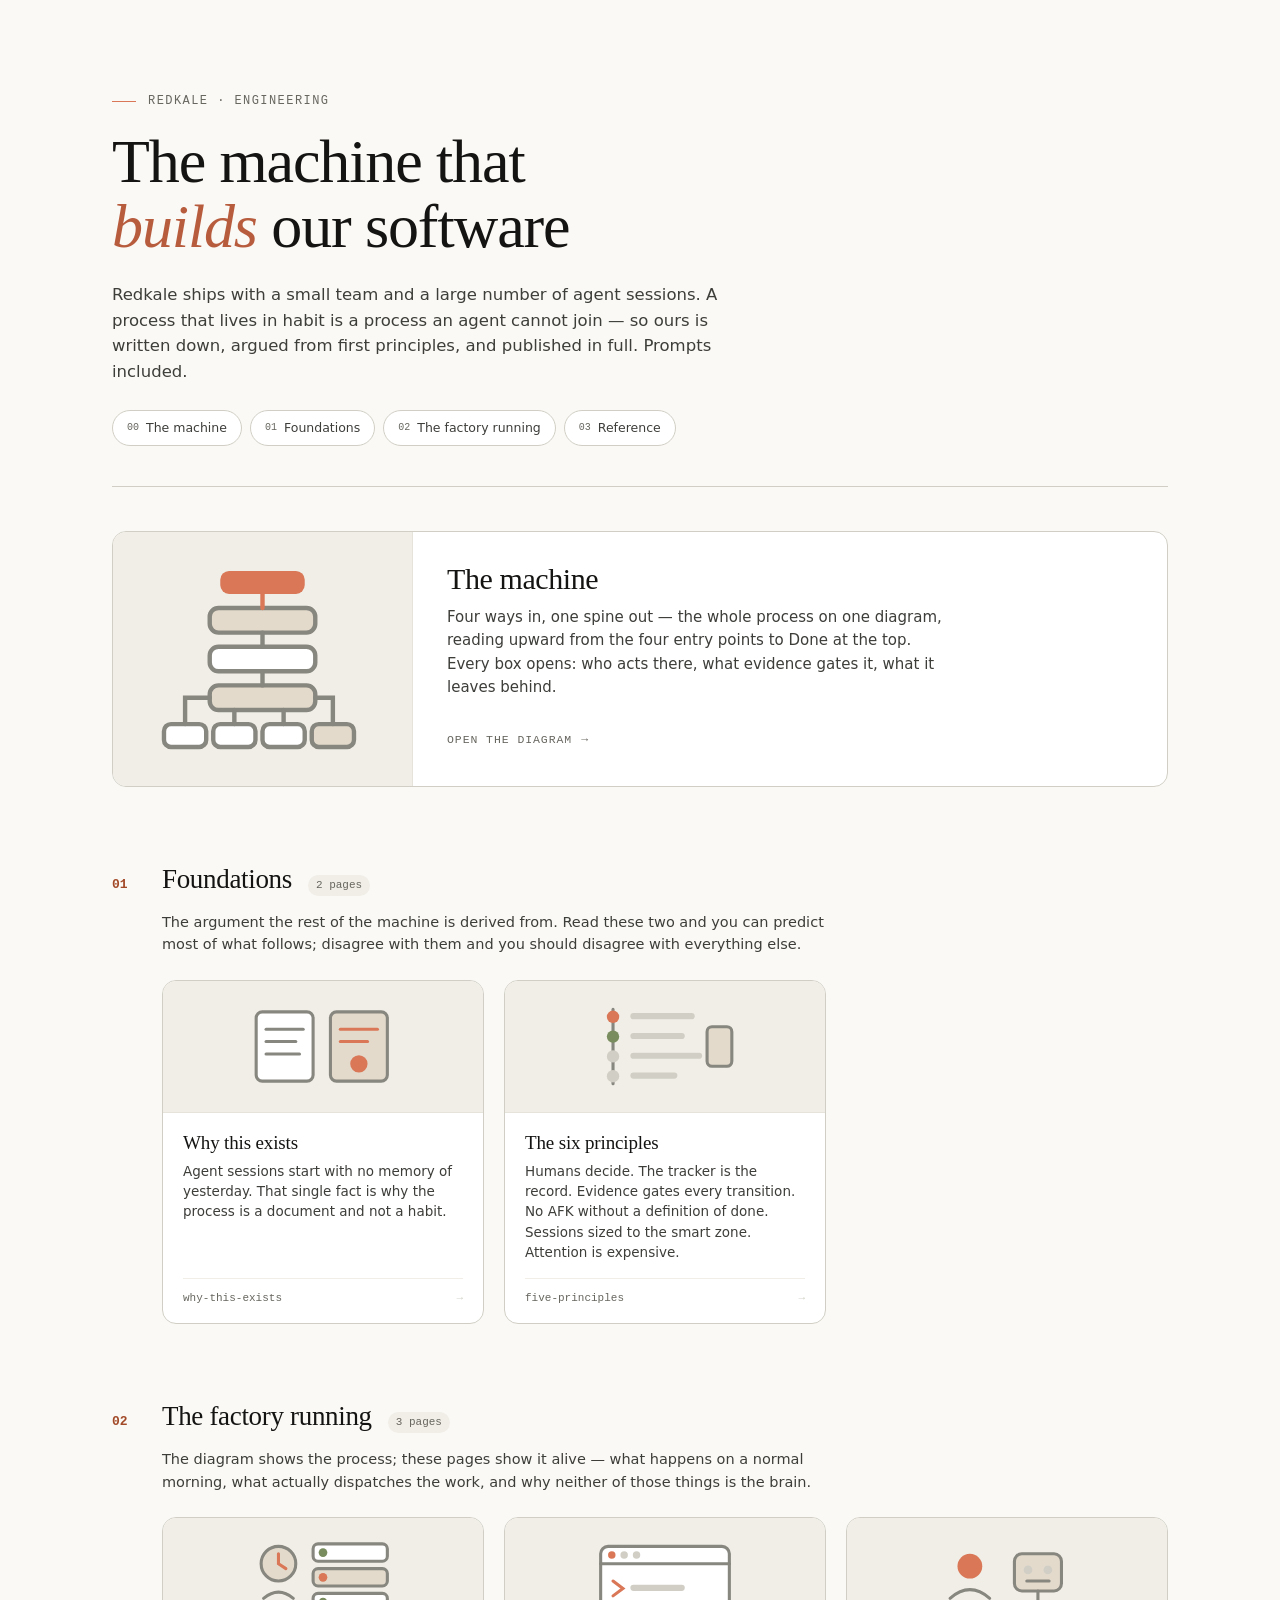
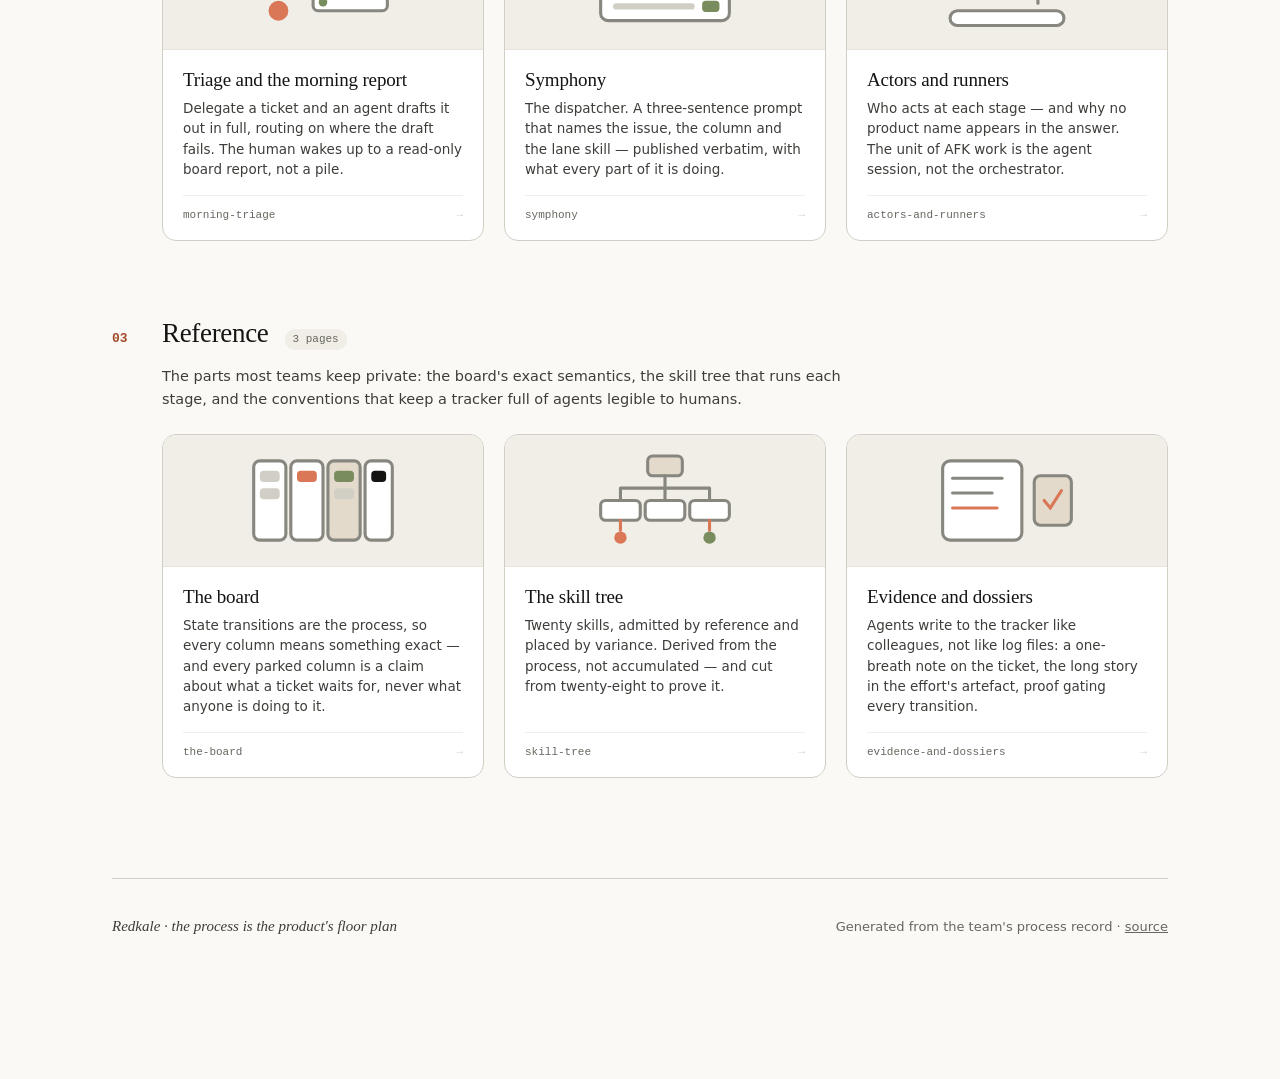
==== commit f5488399: "refactor: finish Redkale company branding (ENG-1676)" ====
--- a/index.html
+++ b/index.html
@@ -3,15 +3,15 @@
 <head>
 <meta charset="utf-8">
 <meta name="viewport" content="width=device-width, initial-scale=1">
-<title>The Software Factory — Kale</title>
-<meta name="description" content="How Kale runs engineering with a small team and a large number of agent sessions — the whole process published in full, prompts included.">
+<title>The Software Factory — Redkale</title>
+<meta name="description" content="How Redkale runs engineering with a small team and a large number of agent sessions — the whole process published in full, prompts included.">
 <link rel="icon" type="image/svg+xml" href="favicon.svg">
 <meta property="og:type" content="website">
 <meta property="og:site_name" content="The Software Factory">
-<meta property="og:title" content="The Software Factory — Kale">
-<meta property="og:description" content="How Kale runs engineering with a small team and a large number of agent sessions — the whole process published in full, prompts included.">
-<meta property="og:url" content="https://factory.eatkale.ai/">
-<meta property="og:image" content="https://factory.eatkale.ai/og.png">
+<meta property="og:title" content="The Software Factory — Redkale">
+<meta property="og:description" content="How Redkale runs engineering with a small team and a large number of agent sessions — the whole process published in full, prompts included.">
+<meta property="og:url" content="https://factory.redkale.ai/">
+<meta property="og:image" content="https://factory.redkale.ai/og.png">
 <meta property="og:image:width" content="1200">
 <meta property="og:image:height" content="630">
 <meta name="twitter:card" content="summary_large_image">
@@ -21,9 +21,9 @@
 <div class="wrap">
 
 <header class="masthead">
-  <p class="eyebrow">Kale · engineering</p>
+  <p class="eyebrow">Redkale · engineering</p>
   <h1>The machine that <em>builds</em> our software</h1>
-  <p class="intro">Kale ships with a small team and a large number of agent sessions. A process
+  <p class="intro">Redkale ships with a small team and a large number of agent sessions. A process
     that lives in habit is a process an agent cannot join — so ours is written down, argued from
     first principles, and published in full. Prompts included.</p>
   <nav class="toc">
@@ -194,7 +194,7 @@
 </section>
 
 <footer>
-  <span class="k">Kale · the process is the product's floor plan</span>
+  <span class="k">Redkale · the process is the product's floor plan</span>
   <span>Generated from the team's process record · <a href="https://github.com/Kale-BI/software-factory">source</a></span>
 </footer>
 </div>
